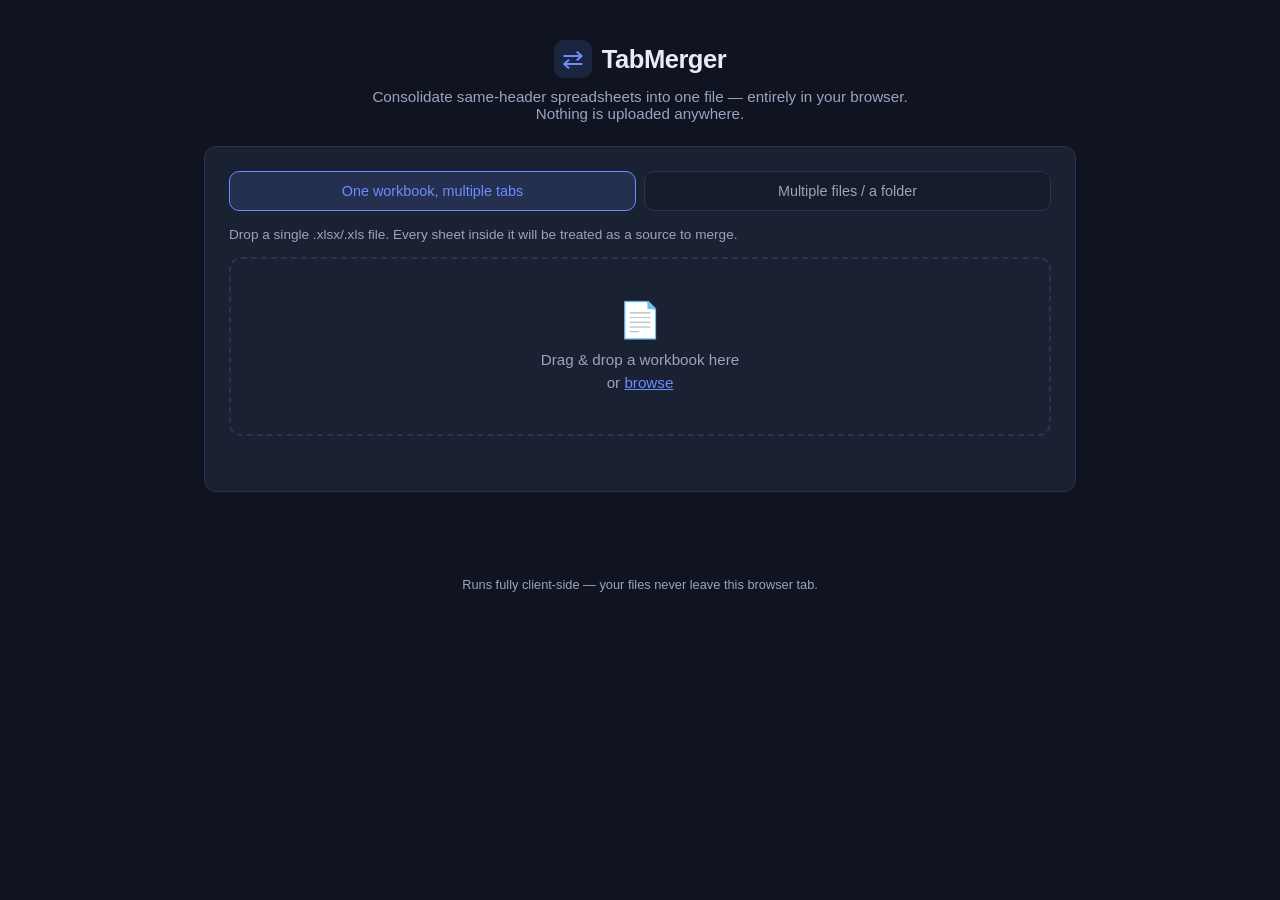
==== index.html @ 1fe54ab9 "Initial commit: TabMerger spreadsheet consolidation app Static HTML/JS app (SheetJS-powered) for mer" ====
<!DOCTYPE html>
<html lang="en">
<head>
<meta charset="UTF-8" />
<meta name="viewport" content="width=device-width, initial-scale=1.0" />
<title>TabMerger</title>
<link rel="stylesheet" href="style.css" />
</head>
<body>
  <header class="app-header">
    <div class="brand">
      <span class="brand-mark">⇄</span>
      <h1>TabMerger</h1>
    </div>
    <p class="tagline">Consolidate same-header spreadsheets into one file — entirely in your browser. Nothing is uploaded anywhere.</p>
  </header>

  <main class="layout">
    <section class="panel input-panel">
      <div class="mode-tabs" role="tablist">
        <button class="mode-tab active" data-mode="workbook" role="tab" aria-selected="true">
          One workbook, multiple tabs
        </button>
        <button class="mode-tab" data-mode="files" role="tab" aria-selected="false">
          Multiple files / a folder
        </button>
      </div>

      <div class="mode-panel" id="mode-workbook">
        <p class="mode-hint">Drop a single .xlsx/.xls file. Every sheet inside it will be treated as a source to merge.</p>
        <div class="dropzone" id="dropzone-workbook" tabindex="0">
          <div class="dropzone-icon">📄</div>
          <div class="dropzone-text">Drag &amp; drop a workbook here<br/>or <span class="link-like">browse</span></div>
          <input type="file" id="file-input-workbook" accept=".xlsx,.xls" hidden />
        </div>
      </div>

      <div class="mode-panel hidden" id="mode-files">
        <p class="mode-hint">Drop multiple files, or an entire folder, of .xlsx/.xls/.csv reports with the same headers.</p>
        <div class="dropzone" id="dropzone-files" tabindex="0">
          <div class="dropzone-icon">🗂️</div>
          <div class="dropzone-text">Drag &amp; drop files or a folder here<br/>or <span class="link-like">browse files</span> / <span class="link-like" id="browse-folder">browse a folder</span></div>
          <input type="file" id="file-input-files" accept=".xlsx,.xls,.csv" multiple hidden />
          <input type="file" id="folder-input-files" webkitdirectory multiple hidden />
        </div>
      </div>

      <div class="status-line" id="status-line"></div>
    </section>

    <section class="panel sources-panel hidden" id="sources-panel">
      <div class="panel-header">
        <h2>Sources</h2>
        <button class="ghost-btn" id="clear-all-btn">Clear all</button>
      </div>
      <p class="panel-sub">Uncheck anything you don't want included. Columns are combined automatically (union); any row missing a column is left blank there.</p>
      <ul class="source-list" id="source-list"></ul>
    </section>

    <section class="panel results-panel hidden" id="results-panel">
      <div class="panel-header">
        <h2>Consolidated preview</h2>
        <div class="summary-chips" id="summary-chips"></div>
      </div>
      <div class="table-scroll">
        <table id="preview-table"></table>
      </div>
      <p class="preview-note" id="preview-note"></p>
      <div class="export-row">
        <input type="text" id="output-name" value="consolidated" />
        <button class="primary-btn" id="export-xlsx-btn">Download .xlsx</button>
        <button class="secondary-btn" id="export-csv-btn">Download .csv</button>
      </div>
    </section>
  </main>

  <footer class="app-footer">
    <p>Runs fully client-side — your files never leave this browser tab.</p>
  </footer>

  <script src="vendor/xlsx.full.min.js"></script>
  <script src="app.js"></script>
</body>
</html>
---- style.css ----
:root {
  --bg: #0f1420;
  --bg-elevated: #161c2c;
  --panel: #1a2133;
  --border: #2a3350;
  --text: #e8ecf6;
  --text-dim: #9aa4bf;
  --accent: #6c8cff;
  --accent-soft: rgba(108, 140, 255, 0.14);
  --good: #4fd1a5;
  --warn: #ffb86c;
  --danger: #ff6b81;
  --radius: 12px;
}

* { box-sizing: border-box; }

body {
  margin: 0;
  font-family: -apple-system, BlinkMacSystemFont, "Segoe UI", Inter, Roboto, sans-serif;
  background: var(--bg);
  color: var(--text);
  min-height: 100vh;
}

.app-header {
  padding: 2.5rem 2rem 1.5rem;
  text-align: center;
}

.brand {
  display: flex;
  align-items: center;
  justify-content: center;
  gap: 0.6rem;
}

.brand-mark {
  font-size: 1.6rem;
  background: var(--accent-soft);
  color: var(--accent);
  width: 2.4rem;
  height: 2.4rem;
  display: flex;
  align-items: center;
  justify-content: center;
  border-radius: 10px;
}

.brand h1 {
  font-size: 1.6rem;
  margin: 0;
  letter-spacing: -0.02em;
}

.tagline {
  color: var(--text-dim);
  margin: 0.6rem auto 0;
  max-width: 560px;
  font-size: 0.95rem;
}

.layout {
  max-width: 920px;
  margin: 0 auto;
  padding: 0 1.5rem 3rem;
  display: flex;
  flex-direction: column;
  gap: 1.5rem;
}

.panel {
  background: var(--panel);
  border: 1px solid var(--border);
  border-radius: var(--radius);
  padding: 1.5rem;
}

.panel.hidden { display: none; }

.mode-tabs {
  display: flex;
  gap: 0.5rem;
  margin-bottom: 1rem;
}

.mode-tab {
  flex: 1;
  background: var(--bg-elevated);
  border: 1px solid var(--border);
  color: var(--text-dim);
  padding: 0.7rem 1rem;
  border-radius: 10px;
  cursor: pointer;
  font-size: 0.9rem;
  font-weight: 500;
  transition: all 0.15s ease;
}

.mode-tab.active {
  background: var(--accent-soft);
  color: var(--accent);
  border-color: var(--accent);
}

.mode-hint {
  color: var(--text-dim);
  font-size: 0.85rem;
  margin: 0 0 0.9rem;
}

.mode-panel.hidden { display: none; }

.dropzone {
  border: 2px dashed var(--border);
  border-radius: var(--radius);
  padding: 2.5rem 1.5rem;
  text-align: center;
  cursor: pointer;
  transition: all 0.15s ease;
  outline: none;
}

.dropzone:hover,
.dropzone:focus {
  border-color: var(--accent);
  background: var(--accent-soft);
}

.dropzone.dragover {
  border-color: var(--accent);
  background: var(--accent-soft);
}

.dropzone-icon {
  font-size: 2.2rem;
  margin-bottom: 0.5rem;
}

.dropzone-text {
  color: var(--text-dim);
  font-size: 0.95rem;
  line-height: 1.5;
}

.link-like {
  color: var(--accent);
  text-decoration: underline;
}

.status-line {
  margin-top: 0.9rem;
  font-size: 0.85rem;
  color: var(--text-dim);
  min-height: 1.2em;
}

.status-line.error { color: var(--danger); }
.status-line.good { color: var(--good); }

.panel-header {
  display: flex;
  align-items: center;
  justify-content: space-between;
  margin-bottom: 0.3rem;
}

.panel-header h2 {
  font-size: 1.05rem;
  margin: 0;
}

.panel-sub {
  color: var(--text-dim);
  font-size: 0.85rem;
  margin: 0.3rem 0 1rem;
}

.ghost-btn {
  background: transparent;
  border: 1px solid var(--border);
  color: var(--text-dim);
  padding: 0.4rem 0.8rem;
  border-radius: 8px;
  cursor: pointer;
  font-size: 0.8rem;
}

.ghost-btn:hover { color: var(--text); border-color: var(--text-dim); }

.source-list {
  list-style: none;
  margin: 0;
  padding: 0;
  display: flex;
  flex-direction: column;
  gap: 0.5rem;
  max-height: 320px;
  overflow-y: auto;
}

.source-item {
  display: flex;
  align-items: center;
  gap: 0.7rem;
  background: var(--bg-elevated);
  border: 1px solid var(--border);
  border-radius: 10px;
  padding: 0.6rem 0.9rem;
}

.source-item input[type="checkbox"] {
  width: 1.05rem;
  height: 1.05rem;
  accent-color: var(--accent);
  flex-shrink: 0;
}

.source-item .source-name {
  flex: 1;
  font-size: 0.88rem;
  overflow: hidden;
  text-overflow: ellipsis;
  white-space: nowrap;
}

.source-item .source-meta {
  font-size: 0.78rem;
  color: var(--text-dim);
  flex-shrink: 0;
}

.source-item .remove-btn {
  background: none;
  border: none;
  color: var(--text-dim);
  cursor: pointer;
  font-size: 0.9rem;
  padding: 0.2rem 0.4rem;
}

.source-item .remove-btn:hover { color: var(--danger); }

.summary-chips {
  display: flex;
  gap: 0.5rem;
  flex-wrap: wrap;
}

.chip {
  background: var(--bg-elevated);
  border: 1px solid var(--border);
  color: var(--text-dim);
  font-size: 0.78rem;
  padding: 0.3rem 0.7rem;
  border-radius: 999px;
}

.chip strong { color: var(--text); }

.table-scroll {
  overflow: auto;
  max-height: 420px;
  border: 1px solid var(--border);
  border-radius: 10px;
  margin-top: 0.9rem;
}

table {
  border-collapse: collapse;
  width: 100%;
  font-size: 0.82rem;
}

table th, table td {
  padding: 0.5rem 0.7rem;
  border-bottom: 1px solid var(--border);
  text-align: left;
  white-space: nowrap;
}

table th {
  background: var(--bg-elevated);
  color: var(--text-dim);
  position: sticky;
  top: 0;
  font-weight: 600;
}

table tr:hover td { background: rgba(255,255,255,0.02); }

.preview-note {
  color: var(--text-dim);
  font-size: 0.8rem;
  margin: 0.6rem 0 0;
}

.export-row {
  display: flex;
  gap: 0.6rem;
  margin-top: 1.2rem;
  flex-wrap: wrap;
}

#output-name {
  flex: 1;
  min-width: 160px;
  background: var(--bg-elevated);
  border: 1px solid var(--border);
  color: var(--text);
  padding: 0.6rem 0.9rem;
  border-radius: 8px;
  font-size: 0.88rem;
}

.primary-btn, .secondary-btn {
  padding: 0.6rem 1.1rem;
  border-radius: 8px;
  font-size: 0.88rem;
  font-weight: 500;
  cursor: pointer;
  border: 1px solid transparent;
}

.primary-btn {
  background: var(--accent);
  color: #fff;
}

.primary-btn:hover { background: #5a7af0; }

.secondary-btn {
  background: var(--bg-elevated);
  border: 1px solid var(--border);
  color: var(--text);
}

.secondary-btn:hover { border-color: var(--text-dim); }

.app-footer {
  text-align: center;
  color: var(--text-dim);
  font-size: 0.8rem;
  padding: 1.5rem 0 2.5rem;
}
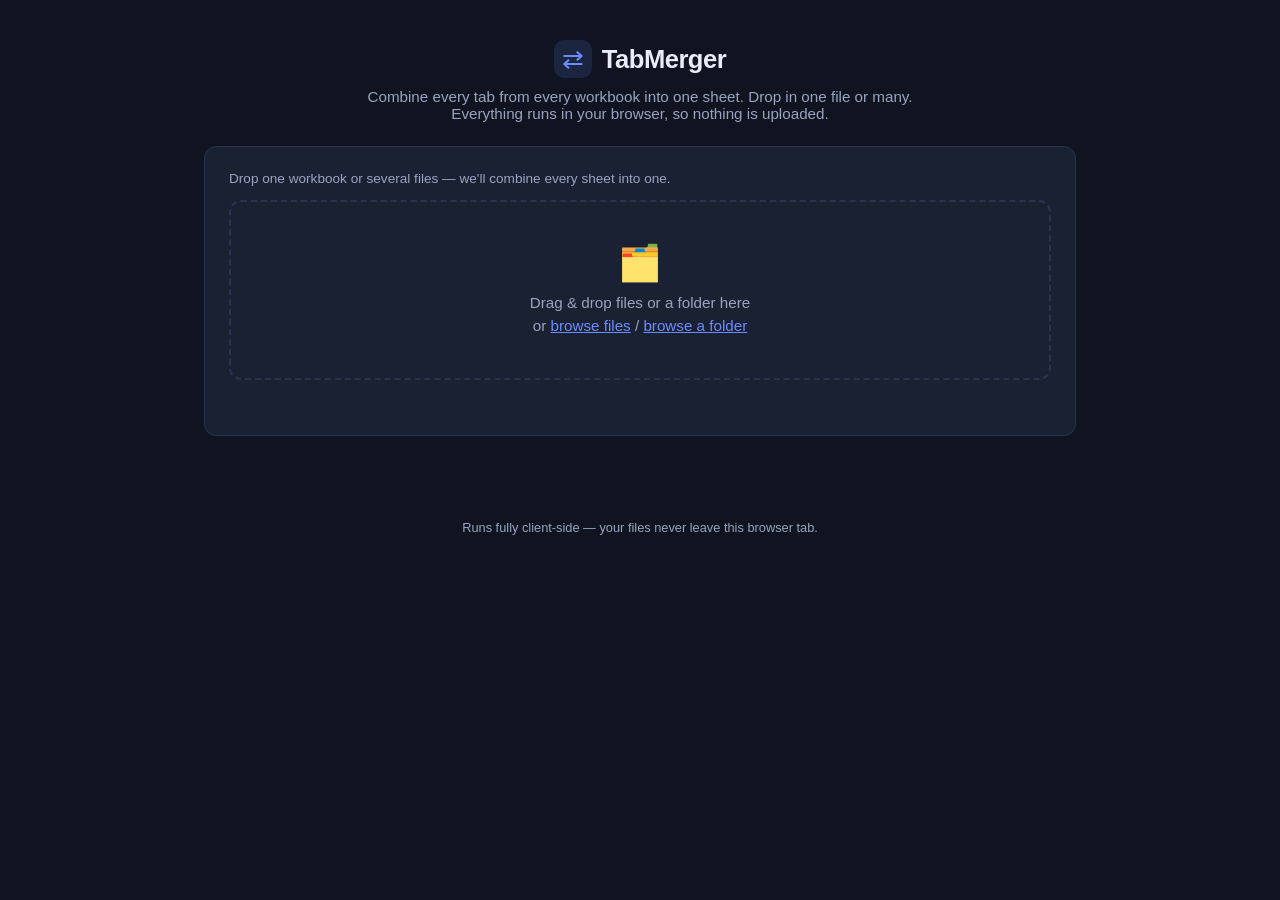
==== commit 62807e6d: "Replace mode toggle with a single unified consolidation flow One drop zone accepts any mix of workbo" ====
--- a/index.html
+++ b/index.html
@@ -12,49 +12,64 @@
       <span class="brand-mark">⇄</span>
       <h1>TabMerger</h1>
     </div>
-    <p class="tagline">Consolidate same-header spreadsheets into one file — entirely in your browser. Nothing is uploaded anywhere.</p>
+    <p class="tagline">Combine every tab from every workbook into one sheet. Drop in one file or many. Everything runs in your browser, so nothing is uploaded.</p>
   </header>
 
   <main class="layout">
     <section class="panel input-panel">
-      <div class="mode-tabs" role="tablist">
-        <button class="mode-tab active" data-mode="workbook" role="tab" aria-selected="true">
-          One workbook, multiple tabs
-        </button>
-        <button class="mode-tab" data-mode="files" role="tab" aria-selected="false">
-          Multiple files / a folder
-        </button>
+      <p class="mode-hint">Drop one workbook or several files — we'll combine every sheet into one.</p>
+      <div class="dropzone" id="dropzone" tabindex="0">
+        <div class="dropzone-icon">🗂️</div>
+        <div class="dropzone-text">
+          Drag &amp; drop files or a folder here<br/>
+          or <span class="link-like">browse files</span> / <span class="link-like" id="browse-folder">browse a folder</span>
+        </div>
+        <input type="file" id="file-input" accept=".xlsx,.xls,.csv" multiple hidden />
+        <input type="file" id="folder-input" webkitdirectory multiple hidden />
       </div>
-
-      <div class="mode-panel" id="mode-workbook">
-        <p class="mode-hint">Drop a single .xlsx/.xls file. Every sheet inside it will be treated as a source to merge.</p>
-        <div class="dropzone" id="dropzone-workbook" tabindex="0">
-          <div class="dropzone-icon">📄</div>
-          <div class="dropzone-text">Drag &amp; drop a workbook here<br/>or <span class="link-like">browse</span></div>
-          <input type="file" id="file-input-workbook" accept=".xlsx,.xls" hidden />
-        </div>
-      </div>
-
-      <div class="mode-panel hidden" id="mode-files">
-        <p class="mode-hint">Drop multiple files, or an entire folder, of .xlsx/.xls/.csv reports with the same headers.</p>
-        <div class="dropzone" id="dropzone-files" tabindex="0">
-          <div class="dropzone-icon">🗂️</div>
-          <div class="dropzone-text">Drag &amp; drop files or a folder here<br/>or <span class="link-like">browse files</span> / <span class="link-like" id="browse-folder">browse a folder</span></div>
-          <input type="file" id="file-input-files" accept=".xlsx,.xls,.csv" multiple hidden />
-          <input type="file" id="folder-input-files" webkitdirectory multiple hidden />
-        </div>
-      </div>
-
       <div class="status-line" id="status-line"></div>
     </section>
 
-    <section class="panel sources-panel hidden" id="sources-panel">
+    <section class="panel sheets-panel hidden" id="sheets-panel">
       <div class="panel-header">
-        <h2>Sources</h2>
+        <h2>Sheets detected</h2>
         <button class="ghost-btn" id="clear-all-btn">Clear all</button>
       </div>
-      <p class="panel-sub">Uncheck anything you don't want included. Columns are combined automatically (union); any row missing a column is left blank there.</p>
-      <ul class="source-list" id="source-list"></ul>
+      <p class="panel-sub">Uncheck anything you don't want included — e.g. an instructions or summary tab. Empty sheets and sheets with no header row are unchecked by default.</p>
+      <ul class="file-group-list" id="sheet-groups"></ul>
+    </section>
+
+    <section class="panel columns-panel hidden" id="columns-panel">
+      <div class="panel-header">
+        <h2>Columns</h2>
+      </div>
+      <div class="header-comparison" id="header-comparison"></div>
+
+      <div class="controls-row">
+        <fieldset class="strategy-fieldset">
+          <legend>When columns differ</legend>
+          <label class="strategy-row">
+            <input type="radio" name="strategy" value="union" id="strategy-union" checked />
+            Combine all columns <span class="source-meta">— missing values left blank (recommended)</span>
+          </label>
+          <label class="strategy-row">
+            <input type="radio" name="strategy" value="intersection" id="strategy-intersection" />
+            Only columns common to every selected sheet
+          </label>
+        </fieldset>
+
+        <fieldset class="source-cols-fieldset">
+          <legend>Traceability columns</legend>
+          <label class="checkbox-row">
+            <input type="checkbox" id="include-source-file" checked />
+            Add <code>source_file</code> column
+          </label>
+          <label class="checkbox-row">
+            <input type="checkbox" id="include-source-sheet" checked />
+            Add <code>source_sheet</code> column
+          </label>
+        </fieldset>
+      </div>
     </section>
 
     <section class="panel results-panel hidden" id="results-panel">
@@ -62,6 +77,7 @@
         <h2>Consolidated preview</h2>
         <div class="summary-chips" id="summary-chips"></div>
       </div>
+      <p class="single-sheet-note hidden" id="single-sheet-note">Only one sheet is selected — there's nothing to consolidate yet, but you can still download it as-is.</p>
       <div class="table-scroll">
         <table id="preview-table"></table>
       </div>
@@ -79,6 +95,7 @@
   </footer>
 
   <script src="vendor/xlsx.full.min.js"></script>
+  <script src="core.js"></script>
   <script src="app.js"></script>
 </body>
 </html>
--- a/style.css
+++ b/style.css
@@ -78,38 +78,11 @@
 
 .panel.hidden { display: none; }
 
-.mode-tabs {
-  display: flex;
-  gap: 0.5rem;
-  margin-bottom: 1rem;
-}
-
-.mode-tab {
-  flex: 1;
-  background: var(--bg-elevated);
-  border: 1px solid var(--border);
-  color: var(--text-dim);
-  padding: 0.7rem 1rem;
-  border-radius: 10px;
-  cursor: pointer;
-  font-size: 0.9rem;
-  font-weight: 500;
-  transition: all 0.15s ease;
-}
-
-.mode-tab.active {
-  background: var(--accent-soft);
-  color: var(--accent);
-  border-color: var(--accent);
-}
-
 .mode-hint {
   color: var(--text-dim);
   font-size: 0.85rem;
   margin: 0 0 0.9rem;
 }
-
-.mode-panel.hidden { display: none; }
 
 .dropzone {
   border: 2px dashed var(--border);
@@ -188,58 +161,192 @@
 
 .ghost-btn:hover { color: var(--text); border-color: var(--text-dim); }
 
-.source-list {
+.file-group-list {
   list-style: none;
   margin: 0;
   padding: 0;
   display: flex;
   flex-direction: column;
-  gap: 0.5rem;
-  max-height: 320px;
+  gap: 0.8rem;
+  max-height: 420px;
   overflow-y: auto;
 }
 
-.source-item {
+.file-group {
+  background: var(--bg-elevated);
+  border: 1px solid var(--border);
+  border-radius: 10px;
+  padding: 0.7rem 0.9rem;
+}
+
+.file-group-header {
   display: flex;
   align-items: center;
   gap: 0.7rem;
-  background: var(--bg-elevated);
-  border: 1px solid var(--border);
-  border-radius: 10px;
-  padding: 0.6rem 0.9rem;
-}
-
-.source-item input[type="checkbox"] {
+  margin-bottom: 0.4rem;
+}
+
+.file-group-name {
+  flex: 1;
+  font-size: 0.88rem;
+  font-weight: 600;
+  overflow: hidden;
+  text-overflow: ellipsis;
+  white-space: nowrap;
+}
+
+.sheet-sublist {
+  list-style: none;
+  margin: 0;
+  padding: 0;
+  display: flex;
+  flex-direction: column;
+  gap: 0.4rem;
+}
+
+.sheet-row {
+  display: flex;
+  align-items: center;
+  gap: 0.6rem;
+  padding: 0.35rem 0.5rem;
+  border-radius: 8px;
+}
+
+.sheet-row:hover { background: rgba(255,255,255,0.03); }
+
+.sheet-row input[type="checkbox"] {
   width: 1.05rem;
   height: 1.05rem;
   accent-color: var(--accent);
   flex-shrink: 0;
 }
 
-.source-item .source-name {
+.sheet-row .sheet-label {
+  font-size: 0.85rem;
+  flex-shrink: 0;
+  min-width: 60px;
+}
+
+.sheet-row .header-preview {
+  font-size: 0.78rem;
+  color: var(--text-dim);
   flex: 1;
-  font-size: 0.88rem;
   overflow: hidden;
   text-overflow: ellipsis;
   white-space: nowrap;
 }
 
-.source-item .source-meta {
+.source-meta {
   font-size: 0.78rem;
   color: var(--text-dim);
   flex-shrink: 0;
 }
 
-.source-item .remove-btn {
+.remove-btn {
   background: none;
   border: none;
   color: var(--text-dim);
   cursor: pointer;
   font-size: 0.9rem;
   padding: 0.2rem 0.4rem;
-}
-
-.source-item .remove-btn:hover { color: var(--danger); }
+  flex-shrink: 0;
+}
+
+.remove-btn:hover { color: var(--danger); }
+
+.badge {
+  font-size: 0.72rem;
+  padding: 0.15rem 0.5rem;
+  border-radius: 999px;
+  flex-shrink: 0;
+}
+
+.badge-warn {
+  background: rgba(255, 184, 108, 0.15);
+  color: var(--warn);
+}
+
+.header-comparison {
+  font-size: 0.85rem;
+}
+
+.comparison-ok {
+  color: var(--good);
+  margin: 0 0 0.3rem;
+}
+
+.comparison-summary {
+  color: var(--text-dim);
+  margin: 0 0 0.5rem;
+}
+
+.diff-list {
+  list-style: none;
+  margin: 0;
+  padding: 0;
+  display: flex;
+  flex-direction: column;
+  gap: 0.3rem;
+}
+
+.diff-list li {
+  background: var(--bg-elevated);
+  border: 1px solid var(--border);
+  border-radius: 8px;
+  padding: 0.4rem 0.7rem;
+  font-size: 0.85rem;
+}
+
+.controls-row {
+  display: flex;
+  gap: 1.2rem;
+  margin-top: 1.1rem;
+  flex-wrap: wrap;
+}
+
+.strategy-fieldset, .source-cols-fieldset {
+  flex: 1;
+  min-width: 220px;
+  border: 1px solid var(--border);
+  border-radius: 10px;
+  padding: 0.7rem 0.9rem;
+}
+
+.strategy-fieldset legend, .source-cols-fieldset legend {
+  font-size: 0.78rem;
+  color: var(--text-dim);
+  padding: 0 0.3rem;
+}
+
+.strategy-row, .checkbox-row {
+  display: flex;
+  align-items: baseline;
+  gap: 0.5rem;
+  font-size: 0.85rem;
+  padding: 0.3rem 0;
+  cursor: pointer;
+}
+
+.strategy-row input, .checkbox-row input {
+  accent-color: var(--accent);
+  flex-shrink: 0;
+}
+
+.checkbox-row code {
+  background: var(--bg-elevated);
+  border: 1px solid var(--border);
+  border-radius: 4px;
+  padding: 0.05rem 0.35rem;
+  font-size: 0.8rem;
+}
+
+.single-sheet-note {
+  color: var(--warn);
+  font-size: 0.85rem;
+  margin: 0.3rem 0 0;
+}
+
+.single-sheet-note.hidden { display: none; }
 
 .summary-chips {
   display: flex;
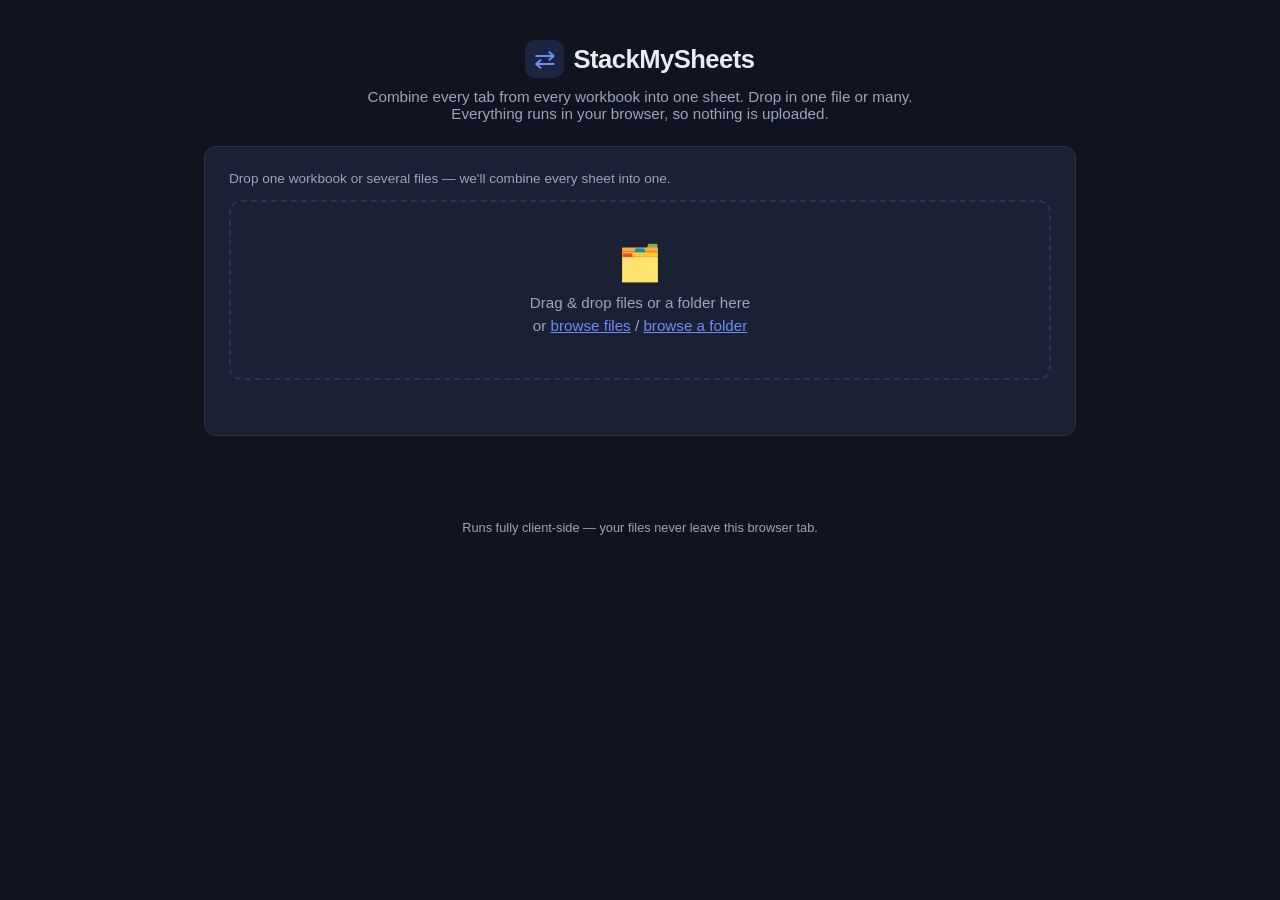
==== commit 043babaf: "Rename app to StackMySheets Co-Authored-By: Claude Opus 5.5 <noreply@anthropic.com>" ====
--- a/index.html
+++ b/index.html
@@ -3,14 +3,14 @@
 <head>
 <meta charset="UTF-8" />
 <meta name="viewport" content="width=device-width, initial-scale=1.0" />
-<title>TabMerger</title>
+<title>StackMySheets</title>
 <link rel="stylesheet" href="style.css" />
 </head>
 <body>
   <header class="app-header">
     <div class="brand">
       <span class="brand-mark">⇄</span>
-      <h1>TabMerger</h1>
+      <h1>StackMySheets</h1>
     </div>
     <p class="tagline">Combine every tab from every workbook into one sheet. Drop in one file or many. Everything runs in your browser, so nothing is uploaded.</p>
   </header>
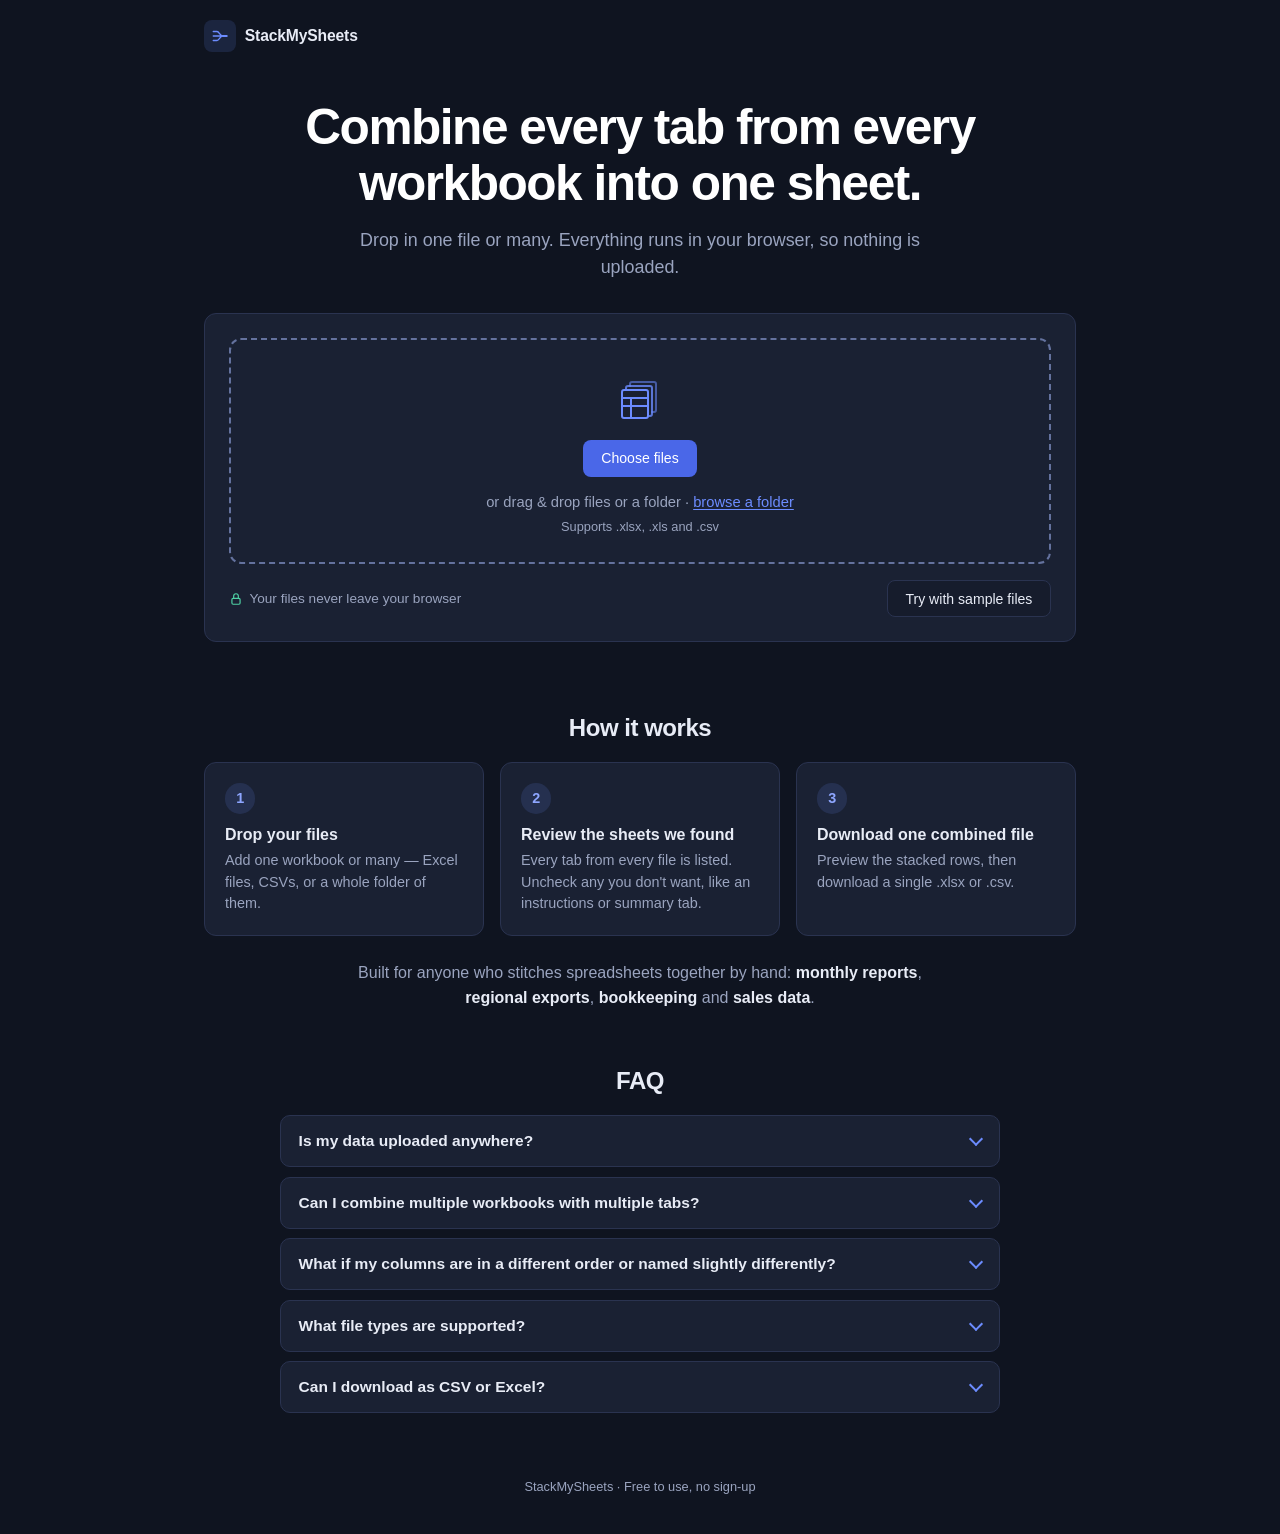
==== commit b00ba699: "Redesign landing page: hero, drop zone, samples, how-it-works, FAQ, SEO - Make the value proposition" ====
--- a/index.html
+++ b/index.html
@@ -3,31 +3,69 @@
 <head>
 <meta charset="UTF-8" />
 <meta name="viewport" content="width=device-width, initial-scale=1.0" />
-<title>StackMySheets</title>
+<title>StackMySheets – Combine Excel Tabs &amp; Files Into One Sheet</title>
+<meta name="description" content="Combine every tab from multiple Excel workbooks and CSV files into one sheet. Free, and it runs entirely in your browser, so files are never uploaded." />
+<link rel="canonical" href="https://stackmysheets.com/" />
+<meta name="theme-color" content="#0f1420" />
+<link rel="icon" href="favicon.svg" type="image/svg+xml" />
+
+<meta property="og:type" content="website" />
+<meta property="og:site_name" content="StackMySheets" />
+<meta property="og:url" content="https://stackmysheets.com/" />
+<meta property="og:title" content="StackMySheets – Combine Excel Tabs &amp; Files Into One Sheet" />
+<meta property="og:description" content="Combine every tab from multiple Excel workbooks and CSV files into one sheet, right in your browser. Nothing is uploaded." />
+<meta property="og:image" content="https://stackmysheets.com/og-image.png" />
+<meta property="og:image:width" content="1200" />
+<meta property="og:image:height" content="630" />
+<meta property="og:image:alt" content="StackMySheets: combine every tab from every workbook into one sheet." />
+<meta name="twitter:card" content="summary_large_image" />
+
 <link rel="stylesheet" href="style.css" />
 </head>
 <body>
-  <header class="app-header">
-    <div class="brand">
-      <span class="brand-mark">⇄</span>
-      <h1>StackMySheets</h1>
-    </div>
-    <p class="tagline">Combine every tab from every workbook into one sheet. Drop in one file or many. Everything runs in your browser, so nothing is uploaded.</p>
+  <header class="site-header">
+    <a class="brand" href="./" aria-label="StackMySheets home">
+      <span class="brand-mark" aria-hidden="true">
+        <svg viewBox="0 0 24 24" width="18" height="18" fill="none" stroke="currentColor" stroke-width="1.8" stroke-linecap="round" stroke-linejoin="round">
+          <path d="M3 6h5c3 0 4 6 7.5 6M3 12h12.5M3 18h5c3 0 4-6 7.5-6" />
+          <path d="M15.5 12H21" stroke-width="2.6" />
+        </svg>
+      </span>
+      <span class="brand-name">StackMySheets</span>
+    </a>
   </header>
 
+  <section class="hero">
+    <h1>Combine every tab from every workbook into one sheet.</h1>
+    <p class="hero-sub">Drop in one file or many. Everything runs in your browser, so nothing is uploaded.</p>
+  </section>
+
   <main class="layout">
-    <section class="panel input-panel">
-      <p class="mode-hint">Drop one workbook or several files — we'll combine every sheet into one.</p>
-      <div class="dropzone" id="dropzone" tabindex="0">
-        <div class="dropzone-icon">🗂️</div>
-        <div class="dropzone-text">
-          Drag &amp; drop files or a folder here<br/>
-          or <span class="link-like">browse files</span> / <span class="link-like" id="browse-folder">browse a folder</span>
-        </div>
+    <section class="panel input-panel" aria-label="Add files">
+      <div class="dropzone" id="dropzone" tabindex="0" aria-label="Drop zone. Press Enter to choose files, or drag and drop files or a folder here." aria-describedby="dropzone-hint">
+        <svg class="dropzone-icon" viewBox="0 0 48 48" width="48" height="48" fill="none" stroke="currentColor" stroke-width="2" stroke-linecap="round" stroke-linejoin="round" aria-hidden="true">
+          <path d="M14 10V8a2 2 0 0 1 2-2h22a2 2 0 0 1 2 2v26a2 2 0 0 1-2 2h-2" opacity="0.55" />
+          <path d="M10 14v-2a2 2 0 0 1 2-2h22a2 2 0 0 1 2 2v26a2 2 0 0 1-2 2h-2" opacity="0.8" />
+          <rect x="6" y="14" width="26" height="28" rx="2" />
+          <path d="M6 22h26M15 22v20M6 30h26" />
+        </svg>
+        <button type="button" class="primary-btn choose-btn" id="choose-files-btn">Choose files</button>
+        <p class="dropzone-text">or drag &amp; drop files or a folder · <button type="button" class="link-btn" id="browse-folder">browse a folder</button></p>
+        <p class="dropzone-hint" id="dropzone-hint">Supports .xlsx, .xls and .csv</p>
         <input type="file" id="file-input" accept=".xlsx,.xls,.csv" multiple hidden />
         <input type="file" id="folder-input" webkitdirectory multiple hidden />
       </div>
-      <div class="status-line" id="status-line"></div>
+      <div class="dropzone-footer">
+        <p class="privacy-note">
+          <svg viewBox="0 0 24 24" width="14" height="14" fill="none" stroke="currentColor" stroke-width="2" stroke-linecap="round" stroke-linejoin="round" aria-hidden="true">
+            <rect x="5" y="11" width="14" height="10" rx="2" />
+            <path d="M8 11V7a4 4 0 0 1 8 0v4" />
+          </svg>
+          Your files never leave your browser
+        </p>
+        <button type="button" class="secondary-btn" id="sample-btn">Try with sample files</button>
+      </div>
+      <div class="status-line" id="status-line" role="status" aria-live="polite"></div>
     </section>
 
     <section class="panel sheets-panel hidden" id="sheets-panel">
@@ -78,11 +116,12 @@
         <div class="summary-chips" id="summary-chips"></div>
       </div>
       <p class="single-sheet-note hidden" id="single-sheet-note">Only one sheet is selected — there's nothing to consolidate yet, but you can still download it as-is.</p>
-      <div class="table-scroll">
+      <div class="table-scroll" tabindex="0" aria-label="Consolidated data preview">
         <table id="preview-table"></table>
       </div>
       <p class="preview-note" id="preview-note"></p>
       <div class="export-row">
+        <label class="visually-hidden" for="output-name">Output file name</label>
         <input type="text" id="output-name" value="consolidated" />
         <button class="primary-btn" id="export-xlsx-btn">Download .xlsx</button>
         <button class="secondary-btn" id="export-csv-btn">Download .csv</button>
@@ -90,8 +129,67 @@
     </section>
   </main>
 
-  <footer class="app-footer">
-    <p>Runs fully client-side — your files never leave this browser tab.</p>
+  <div class="content">
+    <section class="how" aria-labelledby="how-title">
+      <h2 id="how-title">How it works</h2>
+      <ol class="steps">
+        <li class="step">
+          <span class="step-num" aria-hidden="true">1</span>
+          <h3>Drop your files</h3>
+          <p>Add one workbook or many — Excel files, CSVs, or a whole folder of them.</p>
+        </li>
+        <li class="step">
+          <span class="step-num" aria-hidden="true">2</span>
+          <h3>Review the sheets we found</h3>
+          <p>Every tab from every file is listed. Uncheck any you don't want, like an instructions or summary tab.</p>
+        </li>
+        <li class="step">
+          <span class="step-num" aria-hidden="true">3</span>
+          <h3>Download one combined file</h3>
+          <p>Preview the stacked rows, then download a single .xlsx or .csv.</p>
+        </li>
+      </ol>
+      <p class="audience">Built for anyone who stitches spreadsheets together by hand: <strong>monthly reports</strong>, <strong>regional exports</strong>, <strong>bookkeeping</strong> and <strong>sales data</strong>.</p>
+    </section>
+
+    <section class="faq" aria-labelledby="faq-title">
+      <h2 id="faq-title">FAQ</h2>
+      <details>
+        <summary>Is my data uploaded anywhere?</summary>
+        <div class="faq-body">
+          <p>No. Your browser reads the files and combines them on your own device. StackMySheets has no server that receives files, so your data never leaves the browser tab.</p>
+        </div>
+      </details>
+      <details>
+        <summary>Can I combine multiple workbooks with multiple tabs?</summary>
+        <div class="faq-body">
+          <p>Yes. Drop in as many files as you like, or a whole folder. Every tab of every workbook is listed, grouped by file, and stacked into one sheet. Empty tabs and tabs without a header row start unchecked, and you can uncheck any others.</p>
+        </div>
+      </details>
+      <details>
+        <summary>What if my columns are in a different order or named slightly differently?</summary>
+        <div class="faq-body">
+          <p>Columns are matched by the header name in each sheet's first row, not by position, so a different column order is fine.</p>
+          <p>Matching ignores capitalization and extra spaces at the start or end of a name, so “Revenue”, “revenue” and “ Revenue ” become one column. Any other difference — say “Qty” vs “Quantity” — counts as a separate column. The Columns panel lists which columns appear in only some sheets, and you choose whether to keep every column (leaving blanks where a sheet doesn't have it) or only the columns every sheet shares. To merge two differently named columns, rename one header in the source file first.</p>
+        </div>
+      </details>
+      <details>
+        <summary>What file types are supported?</summary>
+        <div class="faq-body">
+          <p>Excel workbooks (.xlsx and .xls) and CSV files. Other files in a selection or folder are skipped. Each sheet should have its column headers in the first row.</p>
+        </div>
+      </details>
+      <details>
+        <summary>Can I download as CSV or Excel?</summary>
+        <div class="faq-body">
+          <p>Both. Download the combined result as an .xlsx workbook with a single sheet, or as a .csv file, and name the file whatever you like. Optional <code>source_file</code> and <code>source_sheet</code> columns record where each row came from.</p>
+        </div>
+      </details>
+    </section>
+  </div>
+
+  <footer class="site-footer">
+    <p>StackMySheets · Free to use, no sign-up</p>
   </footer>
 
   <script src="vendor/xlsx.full.min.js"></script>
--- a/style.css
+++ b/style.css
@@ -7,6 +7,10 @@
   --text-dim: #9aa4bf;
   --accent: #6c8cff;
   --accent-soft: rgba(108, 140, 255, 0.14);
+  --accent-solid: #4a67e8; /* button fill: white text passes 4.5:1 */
+  --accent-solid-hover: #3f5bd9;
+  --accent-strong-text: #8ea6ff;
+  --dash: #64729e; /* dashed drop-zone border: 3.4:1 on panel */
   --good: #4fd1a5;
   --warn: #ffb86c;
   --danger: #ff6b81;
@@ -23,41 +27,77 @@
   min-height: 100vh;
 }
 
-.app-header {
-  padding: 2.5rem 2rem 1.5rem;
-  text-align: center;
+.visually-hidden {
+  position: absolute;
+  width: 1px;
+  height: 1px;
+  margin: -1px;
+  overflow: hidden;
+  clip: rect(0 0 0 0);
+  white-space: nowrap;
+}
+
+/* Visible keyboard focus everywhere */
+:focus-visible {
+  outline: 2px solid var(--accent);
+  outline-offset: 2px;
+}
+
+/* ---------- Header + hero ---------- */
+.site-header {
+  max-width: 920px;
+  margin: 0 auto;
+  padding: 1.25rem 1.5rem 0;
 }
 
 .brand {
-  display: flex;
-  align-items: center;
-  justify-content: center;
-  gap: 0.6rem;
+  display: inline-flex;
+  align-items: center;
+  gap: 0.55rem;
+  color: var(--text);
+  text-decoration: none;
+  border-radius: 8px;
 }
 
 .brand-mark {
-  font-size: 1.6rem;
   background: var(--accent-soft);
   color: var(--accent);
-  width: 2.4rem;
-  height: 2.4rem;
+  width: 2rem;
+  height: 2rem;
   display: flex;
   align-items: center;
   justify-content: center;
-  border-radius: 10px;
-}
-
-.brand h1 {
-  font-size: 1.6rem;
-  margin: 0;
-  letter-spacing: -0.02em;
-}
-
-.tagline {
-  color: var(--text-dim);
-  margin: 0.6rem auto 0;
+  border-radius: 8px;
+}
+
+.brand-name {
+  font-size: 0.98rem;
+  font-weight: 600;
+  letter-spacing: -0.01em;
+}
+
+.hero {
+  max-width: 760px;
+  margin: 0 auto;
+  padding: 3rem 1.5rem 2rem;
+  text-align: center;
+}
+
+.hero h1 {
+  margin: 0;
+  color: #fff;
+  font-size: clamp(1.9rem, 5.2vw, 3.1rem);
+  line-height: 1.12;
+  letter-spacing: -0.03em;
+  font-weight: 700;
+}
+
+.hero-sub {
+  color: var(--text-dim);
+  margin: 1rem auto 0;
   max-width: 560px;
-  font-size: 0.95rem;
+  font-size: clamp(1rem, 2.2vw, 1.12rem);
+  line-height: 1.5;
 }
 
 .layout {
@@ -78,55 +118,100 @@
 
 .panel.hidden { display: none; }
 
-.mode-hint {
-  color: var(--text-dim);
-  font-size: 0.85rem;
-  margin: 0 0 0.9rem;
-}
-
+/* ---------- Drop zone ---------- */
 .dropzone {
-  border: 2px dashed var(--border);
+  border: 2px dashed var(--dash);
   border-radius: var(--radius);
-  padding: 2.5rem 1.5rem;
+  padding: 2.25rem 1.5rem 1.75rem;
   text-align: center;
   cursor: pointer;
-  transition: all 0.15s ease;
-  outline: none;
-}
-
-.dropzone:hover,
-.dropzone:focus {
+  transition: border-color 0.15s ease, background-color 0.15s ease;
+  display: flex;
+  flex-direction: column;
+  align-items: center;
+}
+
+.dropzone:hover {
   border-color: var(--accent);
-  background: var(--accent-soft);
+}
+
+.dropzone:focus-visible {
+  border-color: var(--accent);
+  border-style: solid;
+  outline-offset: 3px;
 }
 
 .dropzone.dragover {
   border-color: var(--accent);
+  border-style: solid;
   background: var(--accent-soft);
+  box-shadow: 0 0 0 4px rgba(108, 140, 255, 0.18);
 }
 
 .dropzone-icon {
-  font-size: 2.2rem;
-  margin-bottom: 0.5rem;
+  color: var(--accent);
+  margin-bottom: 1rem;
+}
+
+.choose-btn {
+  font-size: 0.98rem;
+  padding: 0.7rem 1.5rem;
 }
 
 .dropzone-text {
   color: var(--text-dim);
-  font-size: 0.95rem;
+  font-size: 0.92rem;
   line-height: 1.5;
-}
-
-.link-like {
+  margin: 0.85rem 0 0;
+}
+
+.dropzone-hint {
+  color: var(--text-dim);
+  font-size: 0.8rem;
+  margin: 0.4rem 0 0;
+}
+
+.link-btn {
+  background: none;
+  border: none;
+  padding: 0;
+  font: inherit;
   color: var(--accent);
   text-decoration: underline;
-}
+  text-underline-offset: 2px;
+  cursor: pointer;
+  border-radius: 3px;
+}
+
+.link-btn:hover { color: var(--accent-strong-text); }
+
+.dropzone-footer {
+  display: flex;
+  align-items: center;
+  justify-content: space-between;
+  gap: 0.75rem 1rem;
+  flex-wrap: wrap;
+  margin-top: 1rem;
+}
+
+.privacy-note {
+  display: inline-flex;
+  align-items: center;
+  gap: 0.4rem;
+  margin: 0;
+  color: var(--text-dim);
+  font-size: 0.85rem;
+}
+
+.privacy-note svg { color: var(--good); flex-shrink: 0; }
 
 .status-line {
   margin-top: 0.9rem;
   font-size: 0.85rem;
   color: var(--text-dim);
-  min-height: 1.2em;
-}
+}
+
+.status-line:empty { display: none; }
 
 .status-line.error { color: var(--danger); }
 .status-line.good { color: var(--good); }
@@ -320,6 +405,7 @@
 
 .strategy-row, .checkbox-row {
   display: flex;
+  flex-wrap: wrap;
   align-items: baseline;
   gap: 0.5rem;
   font-size: 0.85rem;
@@ -430,11 +516,11 @@
 }
 
 .primary-btn {
-  background: var(--accent);
+  background: var(--accent-solid);
   color: #fff;
 }
 
-.primary-btn:hover { background: #5a7af0; }
+.primary-btn:hover { background: var(--accent-solid-hover); }
 
 .secondary-btn {
   background: var(--bg-elevated);
@@ -444,9 +530,162 @@
 
 .secondary-btn:hover { border-color: var(--text-dim); }
 
-.app-footer {
+.primary-btn:disabled, .secondary-btn:disabled { opacity: 0.6; cursor: progress; }
+
+/* ---------- Below the fold ---------- */
+.content {
+  max-width: 920px;
+  margin: 0 auto;
+  padding: 1.5rem 1.5rem 1rem;
+  display: flex;
+  flex-direction: column;
+  gap: 3.5rem;
+}
+
+.content h2 {
+  font-size: 1.5rem;
+  letter-spacing: -0.02em;
+  margin: 0 0 1.25rem;
   text-align: center;
+}
+
+.steps {
+  list-style: none;
+  margin: 0;
+  padding: 0;
+  display: grid;
+  grid-template-columns: repeat(3, minmax(0, 1fr));
+  gap: 1rem;
+}
+
+.step {
+  background: var(--panel);
+  border: 1px solid var(--border);
+  border-radius: var(--radius);
+  padding: 1.25rem;
+}
+
+.step-num {
+  display: inline-flex;
+  align-items: center;
+  justify-content: center;
+  width: 1.9rem;
+  height: 1.9rem;
+  border-radius: 999px;
+  background: var(--accent-soft);
+  color: var(--accent-strong-text);
+  font-weight: 700;
+  font-size: 0.9rem;
+}
+
+.step h3 {
+  font-size: 1rem;
+  margin: 0.8rem 0 0.35rem;
+}
+
+.step p {
+  margin: 0;
+  color: var(--text-dim);
+  font-size: 0.9rem;
+  line-height: 1.5;
+}
+
+.audience {
+  text-align: center;
+  color: var(--text-dim);
+  max-width: 620px;
+  margin: 1.5rem auto 0;
+  line-height: 1.6;
+}
+
+.audience strong { color: var(--text); font-weight: 600; }
+
+.faq {
+  max-width: 720px;
+  width: 100%;
+  margin: 0 auto;
+}
+
+.faq details {
+  border: 1px solid var(--border);
+  background: var(--panel);
+  border-radius: 10px;
+  margin-bottom: 0.6rem;
+}
+
+.faq summary {
+  cursor: pointer;
+  list-style: none;
+  padding: 1rem 2.75rem 1rem 1.1rem;
+  font-weight: 600;
+  font-size: 0.97rem;
+  position: relative;
+  border-radius: 10px;
+}
+
+.faq summary::-webkit-details-marker { display: none; }
+
+.faq summary::after {
+  content: "";
+  position: absolute;
+  right: 1.15rem;
+  top: 50%;
+  width: 0.5rem;
+  height: 0.5rem;
+  border-right: 2px solid var(--accent);
+  border-bottom: 2px solid var(--accent);
+  transform: translateY(-70%) rotate(45deg);
+  transition: transform 0.15s ease;
+}
+
+.faq details[open] summary::after { transform: translateY(-30%) rotate(-135deg); }
+
+.faq summary:hover { color: #fff; }
+
+.faq-body {
+  padding: 0 1.1rem 1rem;
+  color: var(--text-dim);
+  font-size: 0.92rem;
+  line-height: 1.6;
+}
+
+.faq-body p { margin: 0 0 0.6rem; }
+.faq-body p:last-child { margin-bottom: 0; }
+
+.faq-body code {
+  background: var(--bg-elevated);
+  border: 1px solid var(--border);
+  border-radius: 4px;
+  padding: 0.05rem 0.35rem;
+  font-size: 0.82rem;
+  color: var(--text);
+}
+
+.site-footer {
+  text-align: center;
   color: var(--text-dim);
   font-size: 0.8rem;
-  padding: 1.5rem 0 2.5rem;
-}
+  padding: 2.5rem 1.5rem 2.5rem;
+}
+
+.site-footer p { margin: 0; }
+
+/* ---------- Small screens ---------- */
+@media (max-width: 680px) {
+  .steps { grid-template-columns: 1fr; }
+}
+
+@media (max-width: 480px) {
+  .site-header, .layout, .content { padding-left: 1rem; padding-right: 1rem; }
+  .hero { padding: 2rem 1rem 1.5rem; }
+  .panel { padding: 1rem; }
+  .dropzone { padding: 1.75rem 1rem 1.5rem; }
+  .dropzone-footer { flex-direction: column; align-items: stretch; text-align: center; }
+  .privacy-note { justify-content: center; }
+  .controls-row { flex-direction: column; }
+  .strategy-fieldset, .source-cols-fieldset { min-width: 0; }
+  .strategy-row .source-meta { flex-shrink: 1; }
+  .sheet-row { flex-wrap: wrap; }
+  .sheet-row .header-preview { flex-basis: 100%; padding-left: 1.65rem; }
+  .export-row > * { flex: 1 1 100%; }
+}
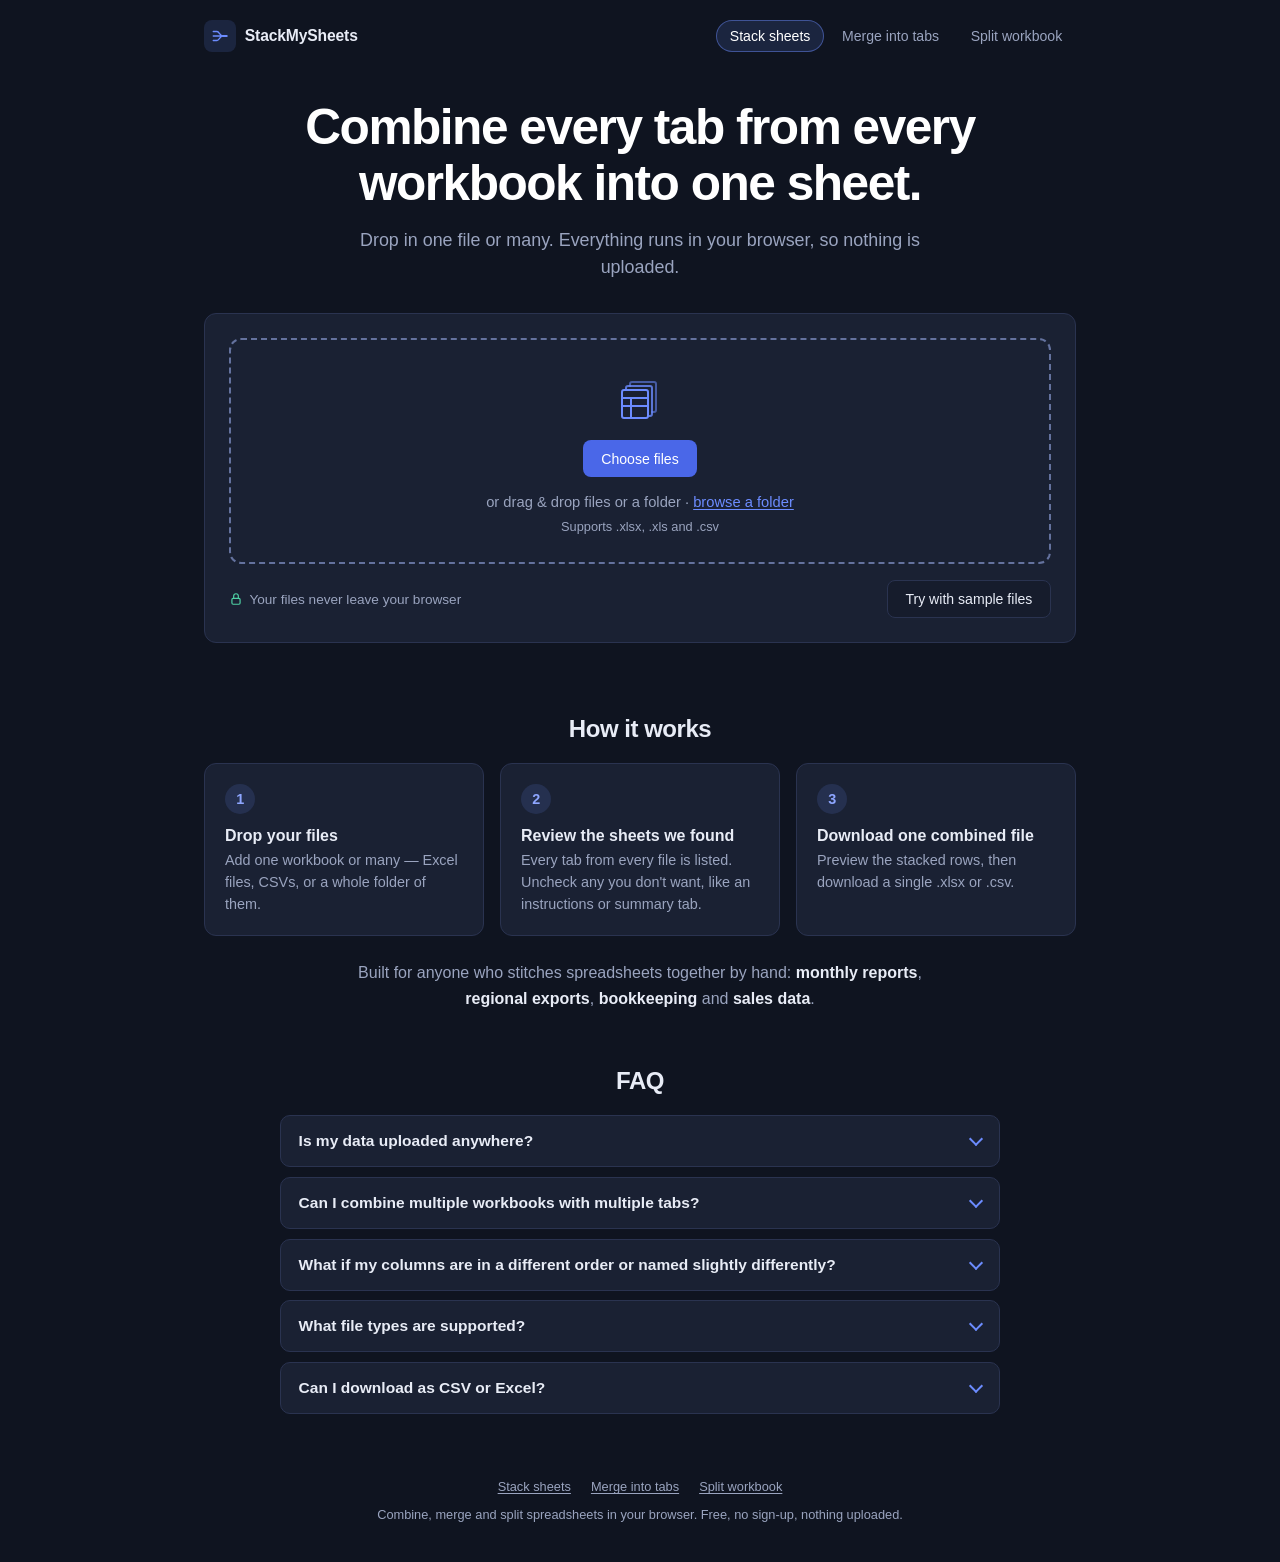
==== commit 1d1290b3: "Add Merge into tabs and Split tools on a shared engine - core.js: shared reading/writing engine. Val" ====
--- a/index.html
+++ b/index.html
@@ -21,6 +21,7 @@
 <meta name="twitter:card" content="summary_large_image" />
 
 <link rel="stylesheet" href="style.css" />
+<script defer src="https://cloud.umami.is/script.js" data-website-id="0e74c9a4-68c1-4934-b1d6-81c0df1d4d6a" data-domains="stackmysheets.com"></script>
 </head>
 <body>
   <header class="site-header">
@@ -33,6 +34,11 @@
       </span>
       <span class="brand-name">StackMySheets</span>
     </a>
+    <nav class="tool-nav" aria-label="Tools">
+      <a href="./" aria-current="page">Stack sheets</a>
+      <a href="merge-into-tabs">Merge into tabs</a>
+      <a href="split">Split workbook</a>
+    </nav>
   </header>
 
   <section class="hero">
@@ -66,6 +72,7 @@
         <button type="button" class="secondary-btn" id="sample-btn">Try with sample files</button>
       </div>
       <div class="status-line" id="status-line" role="status" aria-live="polite"></div>
+      <p class="switch-note" id="switch-note" hidden>Want each file as its own tab instead? <a href="merge-into-tabs" id="switch-to-merge">Switch to Merge into tabs →</a></p>
     </section>
 
     <section class="panel sheets-panel hidden" id="sheets-panel">
@@ -189,11 +196,17 @@
   </div>
 
   <footer class="site-footer">
-    <p>StackMySheets · Free to use, no sign-up</p>
+    <nav class="footer-nav" aria-label="All tools">
+      <a href="./">Stack sheets</a>
+      <a href="merge-into-tabs">Merge into tabs</a>
+      <a href="split">Split workbook</a>
+    </nav>
+    <p>Combine, merge and split spreadsheets in your browser. Free, no sign-up, nothing uploaded.</p>
   </footer>
 
   <script src="vendor/xlsx.full.min.js"></script>
   <script src="core.js"></script>
+  <script src="ui.js"></script>
   <script src="app.js"></script>
 </body>
 </html>
--- a/style.css
+++ b/style.css
@@ -48,6 +48,35 @@
   max-width: 920px;
   margin: 0 auto;
   padding: 1.25rem 1.5rem 0;
+  display: flex;
+  align-items: center;
+  justify-content: space-between;
+  flex-wrap: wrap;
+  gap: 0.75rem 1.5rem;
+}
+
+.tool-nav {
+  display: flex;
+  flex-wrap: wrap;
+  gap: 0.25rem;
+}
+
+.tool-nav a {
+  color: var(--text-dim);
+  text-decoration: none;
+  font-size: 0.88rem;
+  font-weight: 500;
+  padding: 0.45rem 0.8rem;
+  border-radius: 999px;
+  border: 1px solid transparent;
+}
+
+.tool-nav a:hover { color: var(--text); }
+
+.tool-nav a[aria-current="page"] {
+  color: #fff;
+  background: var(--accent-soft);
+  border-color: rgba(108, 140, 255, 0.45);
 }
 
 .brand {
@@ -306,6 +335,14 @@
   flex-shrink: 0;
 }
 
+.sheet-check {
+  display: flex;
+  align-items: center;
+  gap: 0.6rem;
+  cursor: pointer;
+  flex-shrink: 0;
+}
+
 .sheet-row .sheet-label {
   font-size: 0.85rem;
   flex-shrink: 0;
@@ -433,6 +470,135 @@
 }
 
 .single-sheet-note.hidden { display: none; }
+
+.switch-note {
+  margin: 0.9rem 0 0;
+  font-size: 0.88rem;
+  color: var(--text-dim);
+}
+
+.switch-note a, .faq-body a {
+  color: var(--accent);
+  text-underline-offset: 2px;
+}
+
+.switch-note a:hover, .faq-body a:hover { color: var(--accent-strong-text); }
+
+.panel-sub code {
+  background: var(--bg-elevated);
+  border: 1px solid var(--border);
+  border-radius: 4px;
+  padding: 0.05rem 0.3rem;
+  font-size: 0.8rem;
+  color: var(--text);
+}
+
+.empty-note {
+  color: var(--warn);
+  font-size: 0.85rem;
+  margin: 0.6rem 0 0;
+}
+
+.empty-note.hidden { display: none; }
+
+/* ---------- Merge into tabs: tab order ---------- */
+.tab-order {
+  list-style: none;
+  margin: 0.9rem 0 0;
+  padding: 0;
+  display: flex;
+  flex-direction: column;
+  gap: 0.4rem;
+}
+
+.tab-item {
+  display: flex;
+  align-items: center;
+  gap: 0.75rem;
+  background: var(--bg-elevated);
+  border: 1px solid var(--border);
+  border-radius: 10px;
+  padding: 0.5rem 0.6rem 0.5rem 0.8rem;
+}
+
+.tab-num {
+  color: var(--text-dim);
+  font-size: 0.8rem;
+  min-width: 1.4rem;
+  text-align: right;
+  flex-shrink: 0;
+}
+
+.tab-text {
+  flex: 1;
+  min-width: 0;
+  display: flex;
+  flex-direction: column;
+  gap: 0.1rem;
+}
+
+.tab-name {
+  font-size: 0.9rem;
+  font-weight: 600;
+  overflow-wrap: anywhere;
+}
+
+.tab-text .source-meta { overflow-wrap: anywhere; flex-shrink: 1; }
+
+.tab-controls {
+  display: flex;
+  gap: 0.3rem;
+  flex-shrink: 0;
+}
+
+.icon-btn {
+  width: 2.25rem;
+  height: 2.25rem;
+  border-radius: 8px;
+  border: 1px solid var(--border);
+  background: var(--panel);
+  color: var(--text);
+  font-size: 1rem;
+  cursor: pointer;
+}
+
+.icon-btn:hover:not(:disabled) { border-color: var(--text-dim); }
+.icon-btn:disabled { opacity: 0.35; cursor: default; }
+
+/* ---------- Split: output ---------- */
+.format-fieldset {
+  border: 1px solid var(--border);
+  border-radius: 10px;
+  padding: 0.7rem 0.9rem;
+  margin: 0.9rem 0 0;
+}
+
+.format-fieldset legend {
+  font-size: 0.78rem;
+  color: var(--text-dim);
+  padding: 0 0.3rem;
+}
+
+.file-name-list {
+  list-style: none;
+  margin: 0.9rem 0 0;
+  padding: 0;
+  display: flex;
+  flex-direction: column;
+  gap: 0.3rem;
+  max-height: 300px;
+  overflow-y: auto;
+}
+
+.file-name-list li {
+  background: var(--bg-elevated);
+  border: 1px solid var(--border);
+  border-radius: 8px;
+  padding: 0.45rem 0.75rem;
+  font-size: 0.85rem;
+  font-family: ui-monospace, SFMono-Regular, Menlo, monospace;
+  overflow-wrap: anywhere;
+}
 
 .summary-chips {
   display: flex;
@@ -670,12 +836,30 @@
 
 .site-footer p { margin: 0; }
 
+.footer-nav {
+  display: flex;
+  justify-content: center;
+  flex-wrap: wrap;
+  gap: 0.4rem 1.25rem;
+  margin-bottom: 0.8rem;
+}
+
+.footer-nav a {
+  color: var(--text-dim);
+  text-underline-offset: 2px;
+}
+
+.footer-nav a:hover { color: var(--text); }
+
 /* ---------- Small screens ---------- */
 @media (max-width: 680px) {
   .steps { grid-template-columns: 1fr; }
 }
 
 @media (max-width: 480px) {
+  .site-header { flex-direction: column; align-items: flex-start; }
+  .tool-nav { width: 100%; gap: 0; justify-content: space-between; }
+  .tool-nav a { padding: 0.4rem 0.55rem; font-size: 0.8rem; white-space: nowrap; }
   .site-header, .layout, .content { padding-left: 1rem; padding-right: 1rem; }
   .hero { padding: 2rem 1rem 1.5rem; }
   .panel { padding: 1rem; }
